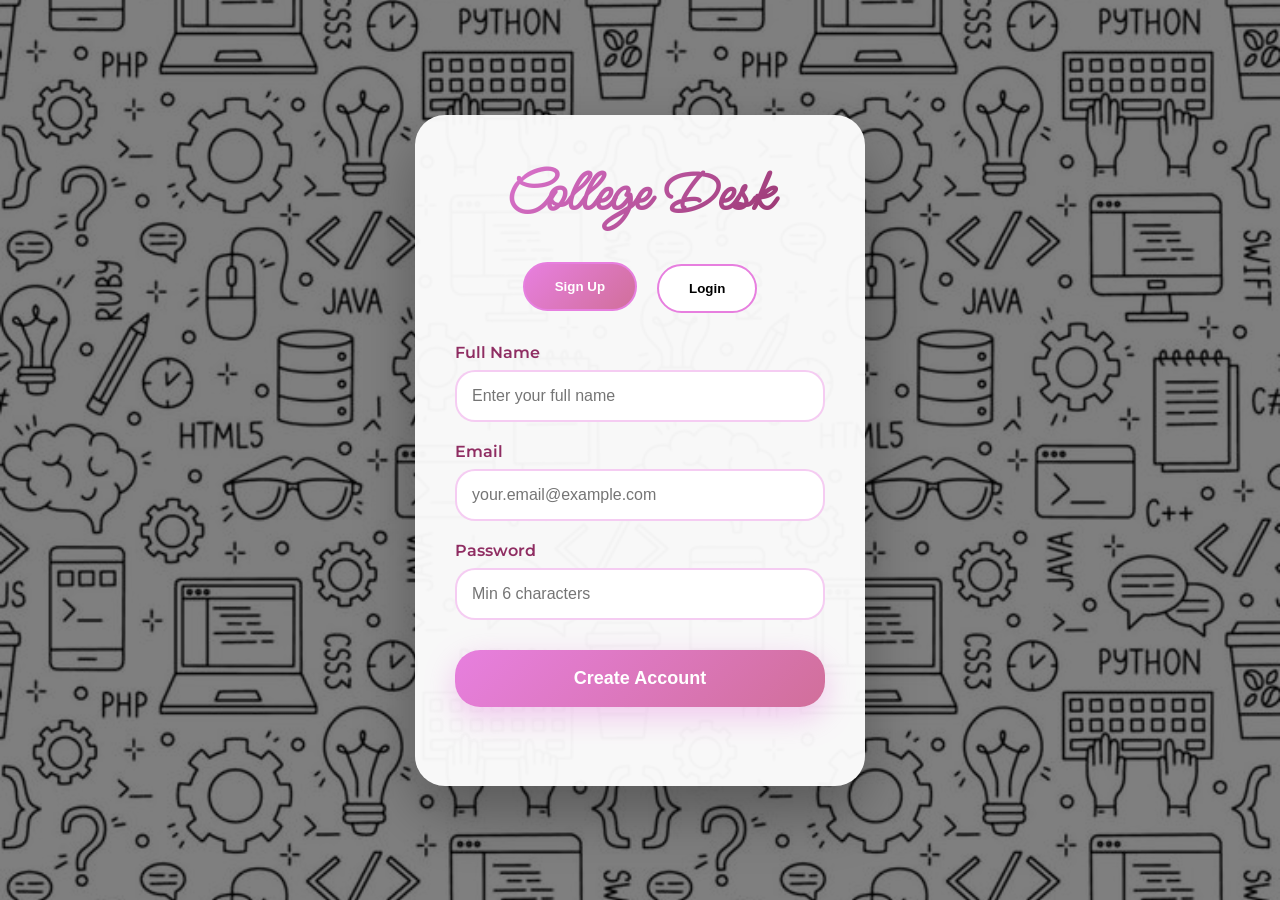
==== ultimate-login.html @ 562b47cc "Initaial Files" ====
<!DOCTYPE html>
<html lang="en">
<head>
  <meta charset="UTF-8">
  <meta name="viewport" content="width=device-width, initial-scale=1.0">
  <title>College Desk - Login & Signup</title>
  <link href="https://fonts.googleapis.com/css2?family=Montserrat:wght@400;500;600;700&family=Ms+Madi&display=swap" rel="stylesheet">
  <style>
    * { margin: 0; padding: 0; box-sizing: border-box; }
    body {
      min-height: 100vh;
      background-image: linear-gradient(rgba(0,0,0,0.5), rgba(0,0,0,0.5)), url('image2.jpg');
      background-size: cover;
      background-position: center;
      font-family: 'Montserrat', sans-serif;
      display: flex;
      align-items: center;
      justify-content: center;
      padding: 20px;
    }
    .container {
      background: rgba(255,255,255,0.95);
      border-radius: 30px;
      box-shadow: 0 25px 60px rgba(0,0,0,0.3);
      padding: 40px;
      max-width: 450px;
      width: 100%;
      position: relative;
    }
    .logo {
      text-align: center;
      margin-bottom: 30px;
    }
    .logo h1 {
      font-family: 'Ms Madi', cursive;
      font-size: 60px;
      background: linear-gradient(135deg, #e77fdf, #8f2d62);
      -webkit-background-clip: text;
      background-clip: text;
      -webkit-text-fill-color: transparent;
    }
    .tabs {
      display: flex;
      justify-content: center;
      margin-bottom: 30px;
    }
    .tab-btn {
      padding: 15px 30px;
      border: 2px solid #e77fdf;
      background: white;
      border-radius: 30px;
      cursor: pointer;
      font-weight: 600;
      transition: all 0.3s;
      margin: 0 10px;
    }
    .tab-btn.active {
      background: linear-gradient(135deg, #e77fdf, #d16f9a);
      color: white;
      transform: translateY(-2px);
    }
    .forms-container {
      position: relative;
    }
    .form {
      position: absolute;
      top: 0;
      left: 0;
      width: 100%;
      opacity: 0;
      visibility: hidden;
      transition: all 0.3s ease;
    }
    .form.active {
      opacity: 1;
      visibility: visible;
      position: relative;
    }
    .form-group {
      margin-bottom: 20px;
    }
    label {
      display: block;
      margin-bottom: 8px;
      color: #8f2d62;
      font-weight: 600;
    }
    input {
      width: 100%;
      padding: 15px;
      border: 2px solid rgba(231,127,223,0.4);
      border-radius: 20px;
      font-size: 16px;
      transition: all 0.3s;
      background: white;
    }
    input:focus {
      outline: none;
      border-color: #e77fdf;
      box-shadow: 0 0 0 3px rgba(231,127,223,0.2);
    }
    .btn {
      width: 100%;
      padding: 18px;
      background: linear-gradient(135deg, #e77fdf, #d16f9a);
      color: white;
      border: none;
      border-radius: 25px;
      font-size: 18px;
      font-weight: 700;
      cursor: pointer;
      margin-top: 10px;
      box-shadow: 0 10px 30px rgba(231,127,223,0.4);
      transition: all 0.3s;
    }
    .btn:hover:not(:disabled) {
      transform: translateY(-3px);
      box-shadow: 0 15px 40px rgba(231,127,223,0.6);
    }
    .status {
      display: none;
      padding: 12px;
      margin-top: 15px;
      border-radius: 15px;
      text-align: center;
      font-weight: 500;
    }
    .status.success {
      background: rgba(40,167,69,0.2);
      color: #28a745;
      border: 1px solid rgba(40,167,69,0.3);
    }
    .status.error {
      background: rgba(220,53,69,0.2);
      color: #dc3545;
      border: 1px solid rgba(220,53,69,0.3);
    }
    .forgot {
      text-align: center;
      margin-top: 20px;
      opacity: 0;
      transition: opacity 0.3s;
    }
    .forgot.show {
      opacity: 1;
    }
    .forgot a {
      color: #e77fdf;
      text-decoration: none;
      font-size: 14px;
    }
    @media (max-width: 480px) {
      .logo h1 { font-size: 40px; }
      .tabs { flex-direction: column; }
      .tab-btn { margin: 5px 0; }
      .container { padding: 30px 20px; }
    }
  </style>
</head>
<body>
  <div class="container">
    <div class="logo">
      <h1>College Desk</h1>
    </div>

    <div class="tabs">
      <button class="tab-btn active" onclick="showTab('signup')">Sign Up</button>
      <button class="tab-btn" onclick="showTab('login')">Login</button>
    </div>

    <div class="forms-container">
      <!-- Signup Form (NO forgot password) -->
      <form id="signup-form" class="form active">
        <div class="form-group">
          <label>Full Name</label>
          <input type="text" id="signup-name" placeholder="Enter your full name" required>
        </div>
        <div class="form-group">
          <label>Email</label>
          <input type="email" id="signup-email" placeholder="your.email@example.com" required>
        </div>
        <div class="form-group">
          <label>Password</label>
          <input type="password" id="signup-password" placeholder="Min 6 characters" required minlength="6">
        </div>
        <button type="submit" class="btn">Create Account</button>
      </form>

      <!-- Login Form (WITH forgot password) -->
      <form id="login-form" class="form">
        <div class="form-group">
          <label>Email</label>
          <input type="email" id="login-email" placeholder="your.email@example.com" required>
        </div>
        <div class="form-group">
          <label>Password</label>
          <input type="password" id="login-password" placeholder="Enter your password" required>
        </div>
        <button type="submit" class="btn">Sign In</button>
      </form>
    </div>

    <div class="status" id="status"></div>
    
    <!-- Forgot Password - LOGIN ONLY -->
    <div class="forgot" id="forgot-link">
      <a href="#" onclick="resetPassword(event)">Forgot Password?</a>
    </div>
  </div>

  <script>
    let users = JSON.parse(localStorage.getItem('users')) || [];

    function showStatus(msg, type = 'success') {
      const status = document.getElementById('status');
      if (!msg) {
        status.style.display = 'none';
        status.textContent = '';
        return;
      }
      status.textContent = msg;
      status.className = `status ${type}`;
      status.style.display = 'block';
      setTimeout(() => {
        status.style.display = 'none';
        status.textContent = '';
      }, 3000);
    }

    function showTab(tab) {
      document.querySelectorAll('.tab-btn').forEach(b => b.classList.remove('active'));
      event.target.classList.add('active');
      
      document.querySelectorAll('.form').forEach(f => f.classList.remove('active'));
      document.getElementById(tab + '-form').classList.add('active');
      
      // Hide forgot password on signup
      const forgot = document.getElementById('forgot-link');
      if (tab === 'login') {
        forgot.classList.add('show');
      } else {
        forgot.classList.remove('show');
      }
    }

    function resetPassword(e) {
      e.preventDefault();
      const email = prompt('Enter email to reset password:');
      if (!email) return;
      
      const user = users.find(u => u.email === email);
      if (!user) return showStatus('Email not found', 'error');
      
      const newPwd = prompt('Enter new password (min 6 chars):');
      if (newPwd && newPwd.length >= 6) {
        user.pwd = newPwd;
        localStorage.setItem('users', JSON.stringify(users));
        showStatus('✅ Password reset!');
        document.getElementById('login-email').value = email;
      } else {
        showStatus('Invalid password', 'error');
      }
    }

    // SIGNUP: Name + Email + Password → Redirect to index.html
    document.getElementById('signup-form').addEventListener('submit', e => {
      e.preventDefault();
      const name = document.getElementById('signup-name').value.trim();
      const email = document.getElementById('signup-email').value.trim();
      const pwd = document.getElementById('signup-password').value;
      
      if (!name || !email || pwd.length < 6) {
        showStatus('Fill all fields. Password ≥6 chars.', 'error');
        return;
      }
      if (users.find(u => u.email === email)) {
        showStatus('Email exists! Try login.', 'error');
        return;
      }
      
      users.push({name, email, pwd});
      localStorage.setItem('users', JSON.stringify(users));
      localStorage.setItem('currentUser', email);
      showStatus('🎉 Signup success! Redirecting to main page');
      setTimeout(() => window.location.href = 'index.html', 1500);
    });

    // LOGIN: Email + Password → Redirect to index.html  
    document.getElementById('login-form').addEventListener('submit', e => {
      e.preventDefault();
      const email = document.getElementById('login-email').value.trim();
      const pwd = document.getElementById('login-password').value;
      
      if (!email || !pwd) {
        showStatus('Enter email & password', 'error');
        return;
      }
      
      const user = users.find(u => u.email === email && u.pwd === pwd);
      if (user) {
        localStorage.setItem('currentUser', email);
        showStatus(`🎉 Welcome ${user.name}! Redirecting to main page`);
        setTimeout(() => window.location.href = 'index.html', 1500);
      } else {
        showStatus('❌ Invalid credentials', 'error');
      }
    });

    // Auto-redirect if already logged in
    const currentUser = localStorage.getItem('currentUser');
    if (currentUser) {
      const user = users.find(u => u.email === currentUser);
      if (user) {
        showStatus(`Welcome ${user.name}! Redirecting...`);
        setTimeout(() => window.location.href = 'index.html', 1000);
      }
    }
  </script>
</body>
</html>
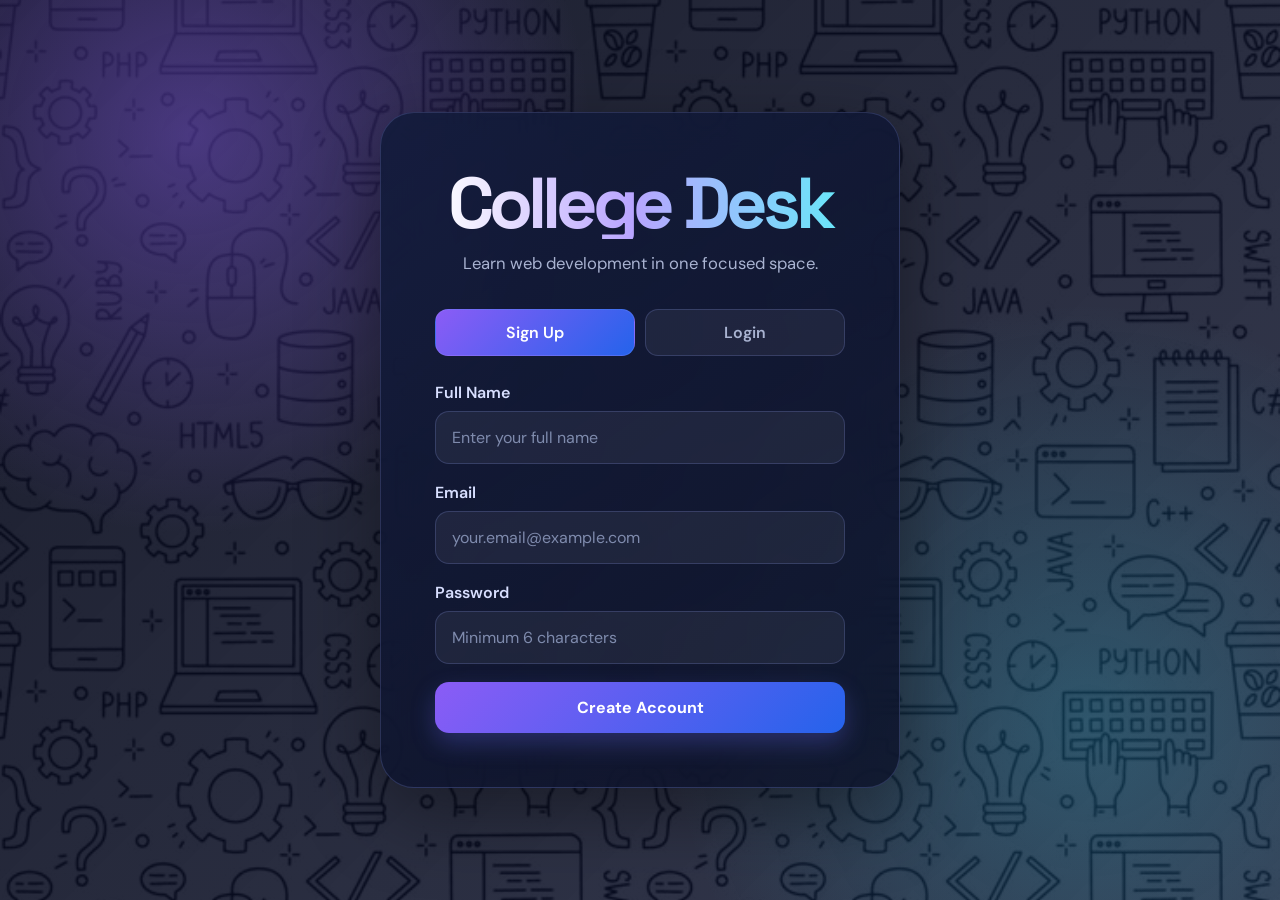
==== commit d9f921f2: "Match login page styling with main College Desk theme" ====
--- a/ultimate-login.html
+++ b/ultimate-login.html
@@ -1,322 +1,65 @@
-
 <!DOCTYPE html>
 <html lang="en">
 <head>
   <meta charset="UTF-8">
   <meta name="viewport" content="width=device-width, initial-scale=1.0">
-  <title>College Desk - Login & Signup</title>
-  <link href="https://fonts.googleapis.com/css2?family=Montserrat:wght@400;500;600;700&family=Ms+Madi&display=swap" rel="stylesheet">
+  <title>College Desk - Login</title>
+  <link rel="stylesheet" href="style.css">
   <style>
-    * { margin: 0; padding: 0; box-sizing: border-box; }
-    body {
-      min-height: 100vh;
-      background-image: linear-gradient(rgba(0,0,0,0.5), rgba(0,0,0,0.5)), url('image2.jpg');
-      background-size: cover;
-      background-position: center;
-      font-family: 'Montserrat', sans-serif;
-      display: flex;
-      align-items: center;
-      justify-content: center;
-      padding: 20px;
-    }
-    .container {
-      background: rgba(255,255,255,0.95);
-      border-radius: 30px;
-      box-shadow: 0 25px 60px rgba(0,0,0,0.3);
-      padding: 40px;
-      max-width: 450px;
-      width: 100%;
-      position: relative;
-    }
-    .logo {
-      text-align: center;
-      margin-bottom: 30px;
-    }
-    .logo h1 {
-      font-family: 'Ms Madi', cursive;
-      font-size: 60px;
-      background: linear-gradient(135deg, #e77fdf, #8f2d62);
-      -webkit-background-clip: text;
-      background-clip: text;
-      -webkit-text-fill-color: transparent;
-    }
-    .tabs {
-      display: flex;
-      justify-content: center;
-      margin-bottom: 30px;
-    }
-    .tab-btn {
-      padding: 15px 30px;
-      border: 2px solid #e77fdf;
-      background: white;
-      border-radius: 30px;
-      cursor: pointer;
-      font-weight: 600;
-      transition: all 0.3s;
-      margin: 0 10px;
-    }
-    .tab-btn.active {
-      background: linear-gradient(135deg, #e77fdf, #d16f9a);
-      color: white;
-      transform: translateY(-2px);
-    }
-    .forms-container {
-      position: relative;
-    }
-    .form {
-      position: absolute;
-      top: 0;
-      left: 0;
-      width: 100%;
-      opacity: 0;
-      visibility: hidden;
-      transition: all 0.3s ease;
-    }
-    .form.active {
-      opacity: 1;
-      visibility: visible;
-      position: relative;
-    }
-    .form-group {
-      margin-bottom: 20px;
-    }
-    label {
-      display: block;
-      margin-bottom: 8px;
-      color: #8f2d62;
-      font-weight: 600;
-    }
-    input {
-      width: 100%;
-      padding: 15px;
-      border: 2px solid rgba(231,127,223,0.4);
-      border-radius: 20px;
-      font-size: 16px;
-      transition: all 0.3s;
-      background: white;
-    }
-    input:focus {
-      outline: none;
-      border-color: #e77fdf;
-      box-shadow: 0 0 0 3px rgba(231,127,223,0.2);
-    }
-    .btn {
-      width: 100%;
-      padding: 18px;
-      background: linear-gradient(135deg, #e77fdf, #d16f9a);
-      color: white;
-      border: none;
-      border-radius: 25px;
-      font-size: 18px;
-      font-weight: 700;
-      cursor: pointer;
-      margin-top: 10px;
-      box-shadow: 0 10px 30px rgba(231,127,223,0.4);
-      transition: all 0.3s;
-    }
-    .btn:hover:not(:disabled) {
-      transform: translateY(-3px);
-      box-shadow: 0 15px 40px rgba(231,127,223,0.6);
-    }
-    .status {
-      display: none;
-      padding: 12px;
-      margin-top: 15px;
-      border-radius: 15px;
-      text-align: center;
-      font-weight: 500;
-    }
-    .status.success {
-      background: rgba(40,167,69,0.2);
-      color: #28a745;
-      border: 1px solid rgba(40,167,69,0.3);
-    }
-    .status.error {
-      background: rgba(220,53,69,0.2);
-      color: #dc3545;
-      border: 1px solid rgba(220,53,69,0.3);
-    }
-    .forgot {
-      text-align: center;
-      margin-top: 20px;
-      opacity: 0;
-      transition: opacity 0.3s;
-    }
-    .forgot.show {
-      opacity: 1;
-    }
-    .forgot a {
-      color: #e77fdf;
-      text-decoration: none;
-      font-size: 14px;
-    }
-    @media (max-width: 480px) {
-      .logo h1 { font-size: 40px; }
-      .tabs { flex-direction: column; }
-      .tab-btn { margin: 5px 0; }
-      .container { padding: 30px 20px; }
-    }
+    body { display:flex; align-items:center; justify-content:center; padding:24px; }
+    .login-shell { width:min(100%, 520px); padding:clamp(28px, 6vw, 54px); border:1px solid var(--line); border-radius:34px; background:linear-gradient(145deg,rgba(18,27,59,.9),rgba(10,15,38,.78)); box-shadow:0 25px 80px rgba(0,0,0,.38); backdrop-filter:blur(20px); }
+    .brand { margin:0 0 10px; color:#fff; font:700 clamp(2.5rem,8vw,4.5rem)/1 'Space Grotesk',sans-serif; text-align:center; letter-spacing:-.07em; background:linear-gradient(90deg,#fff,#b9a5ff 48%,#67e8f9); -webkit-background-clip:text; background-clip:text; -webkit-text-fill-color:transparent; }
+    .tagline { margin:0 0 30px; color:var(--muted); text-align:center; }
+    .tabs { display:flex; gap:10px; margin-bottom:26px; }
+    .tab-btn { flex:1; padding:12px; border:1px solid var(--line); border-radius:13px; color:var(--muted); background:rgba(255,255,255,.06); font:600 1rem 'DM Sans',sans-serif; cursor:pointer; }
+    .tab-btn.active { color:#fff; background:linear-gradient(135deg,var(--primary),#2563eb); }
+    .form { display:none; }
+    .form.active { display:block; }
+    .form-group { margin-bottom:18px; }
+    label { display:block; margin-bottom:8px; color:#d8dfff; font-weight:600; }
+    input { width:100%; padding:15px 16px; border:1px solid var(--line); border-radius:14px; color:#fff; background:rgba(255,255,255,.06); font:inherit; }
+    input::placeholder { color:#7f8bad; }
+    input:focus { outline:none; border-color:var(--secondary); box-shadow:0 0 0 4px rgba(34,211,238,.12); }
+    .btn { width:100%; padding:15px; border:0; border-radius:14px; color:#fff; background:linear-gradient(135deg,var(--primary),#2563eb); font:700 1rem 'DM Sans',sans-serif; cursor:pointer; box-shadow:0 10px 24px rgba(99,102,241,.3); }
+    .btn:hover { transform:translateY(-2px); }
+    .status { display:none; margin-top:16px; padding:12px; border-radius:12px; text-align:center; }
+    .status.success { display:block; color:#86efac; background:rgba(34,197,94,.12); }
+    .status.error { display:block; color:#fda4af; background:rgba(244,63,94,.12); }
+    .forgot { display:none; margin-top:18px; text-align:center; }
+    .forgot.show { display:block; }
+    .forgot a { color:#67e8f9; text-decoration:none; }
   </style>
 </head>
 <body>
-  <div class="container">
-    <div class="logo">
-      <h1>College Desk</h1>
+  <main class="login-shell">
+    <h1 class="brand">College Desk</h1>
+    <p class="tagline">Learn web development in one focused space.</p>
+    <div class="tabs">
+      <button class="tab-btn active" type="button" onclick="showTab('signup', this)">Sign Up</button>
+      <button class="tab-btn" type="button" onclick="showTab('login', this)">Login</button>
     </div>
-
-    <div class="tabs">
-      <button class="tab-btn active" onclick="showTab('signup')">Sign Up</button>
-      <button class="tab-btn" onclick="showTab('login')">Login</button>
-    </div>
-
-    <div class="forms-container">
-      <!-- Signup Form (NO forgot password) -->
-      <form id="signup-form" class="form active">
-        <div class="form-group">
-          <label>Full Name</label>
-          <input type="text" id="signup-name" placeholder="Enter your full name" required>
-        </div>
-        <div class="form-group">
-          <label>Email</label>
-          <input type="email" id="signup-email" placeholder="your.email@example.com" required>
-        </div>
-        <div class="form-group">
-          <label>Password</label>
-          <input type="password" id="signup-password" placeholder="Min 6 characters" required minlength="6">
-        </div>
-        <button type="submit" class="btn">Create Account</button>
-      </form>
-
-      <!-- Login Form (WITH forgot password) -->
-      <form id="login-form" class="form">
-        <div class="form-group">
-          <label>Email</label>
-          <input type="email" id="login-email" placeholder="your.email@example.com" required>
-        </div>
-        <div class="form-group">
-          <label>Password</label>
-          <input type="password" id="login-password" placeholder="Enter your password" required>
-        </div>
-        <button type="submit" class="btn">Sign In</button>
-      </form>
-    </div>
-
-    <div class="status" id="status"></div>
-    
-    <!-- Forgot Password - LOGIN ONLY -->
-    <div class="forgot" id="forgot-link">
-      <a href="#" onclick="resetPassword(event)">Forgot Password?</a>
-    </div>
-  </div>
-
+    <form id="signup-form" class="form active">
+      <div class="form-group"><label for="signup-name">Full Name</label><input id="signup-name" type="text" placeholder="Enter your full name" required></div>
+      <div class="form-group"><label for="signup-email">Email</label><input id="signup-email" type="email" placeholder="your.email@example.com" required></div>
+      <div class="form-group"><label for="signup-password">Password</label><input id="signup-password" type="password" placeholder="Minimum 6 characters" minlength="6" required></div>
+      <button class="btn" type="submit">Create Account</button>
+    </form>
+    <form id="login-form" class="form">
+      <div class="form-group"><label for="login-email">Email</label><input id="login-email" type="email" placeholder="your.email@example.com" required></div>
+      <div class="form-group"><label for="login-password">Password</label><input id="login-password" type="password" placeholder="Enter your password" required></div>
+      <button class="btn" type="submit">Sign In</button>
+    </form>
+    <div id="status" class="status"></div>
+    <div id="forgot-link" class="forgot"><a href="#" onclick="resetPassword(event)">Forgot Password?</a></div>
+  </main>
   <script>
     let users = JSON.parse(localStorage.getItem('users')) || [];
-
-    function showStatus(msg, type = 'success') {
-      const status = document.getElementById('status');
-      if (!msg) {
-        status.style.display = 'none';
-        status.textContent = '';
-        return;
-      }
-      status.textContent = msg;
-      status.className = `status ${type}`;
-      status.style.display = 'block';
-      setTimeout(() => {
-        status.style.display = 'none';
-        status.textContent = '';
-      }, 3000);
-    }
-
-    function showTab(tab) {
-      document.querySelectorAll('.tab-btn').forEach(b => b.classList.remove('active'));
-      event.target.classList.add('active');
-      
-      document.querySelectorAll('.form').forEach(f => f.classList.remove('active'));
-      document.getElementById(tab + '-form').classList.add('active');
-      
-      // Hide forgot password on signup
-      const forgot = document.getElementById('forgot-link');
-      if (tab === 'login') {
-        forgot.classList.add('show');
-      } else {
-        forgot.classList.remove('show');
-      }
-    }
-
-    function resetPassword(e) {
-      e.preventDefault();
-      const email = prompt('Enter email to reset password:');
-      if (!email) return;
-      
-      const user = users.find(u => u.email === email);
-      if (!user) return showStatus('Email not found', 'error');
-      
-      const newPwd = prompt('Enter new password (min 6 chars):');
-      if (newPwd && newPwd.length >= 6) {
-        user.pwd = newPwd;
-        localStorage.setItem('users', JSON.stringify(users));
-        showStatus('✅ Password reset!');
-        document.getElementById('login-email').value = email;
-      } else {
-        showStatus('Invalid password', 'error');
-      }
-    }
-
-    // SIGNUP: Name + Email + Password → Redirect to index.html
-    document.getElementById('signup-form').addEventListener('submit', e => {
-      e.preventDefault();
-      const name = document.getElementById('signup-name').value.trim();
-      const email = document.getElementById('signup-email').value.trim();
-      const pwd = document.getElementById('signup-password').value;
-      
-      if (!name || !email || pwd.length < 6) {
-        showStatus('Fill all fields. Password ≥6 chars.', 'error');
-        return;
-      }
-      if (users.find(u => u.email === email)) {
-        showStatus('Email exists! Try login.', 'error');
-        return;
-      }
-      
-      users.push({name, email, pwd});
-      localStorage.setItem('users', JSON.stringify(users));
-      localStorage.setItem('currentUser', email);
-      showStatus('🎉 Signup success! Redirecting to main page');
-      setTimeout(() => window.location.href = 'index.html', 1500);
-    });
-
-    // LOGIN: Email + Password → Redirect to index.html  
-    document.getElementById('login-form').addEventListener('submit', e => {
-      e.preventDefault();
-      const email = document.getElementById('login-email').value.trim();
-      const pwd = document.getElementById('login-password').value;
-      
-      if (!email || !pwd) {
-        showStatus('Enter email & password', 'error');
-        return;
-      }
-      
-      const user = users.find(u => u.email === email && u.pwd === pwd);
-      if (user) {
-        localStorage.setItem('currentUser', email);
-        showStatus(`🎉 Welcome ${user.name}! Redirecting to main page`);
-        setTimeout(() => window.location.href = 'index.html', 1500);
-      } else {
-        showStatus('❌ Invalid credentials', 'error');
-      }
-    });
-
-    // Auto-redirect if already logged in
-    const currentUser = localStorage.getItem('currentUser');
-    if (currentUser) {
-      const user = users.find(u => u.email === currentUser);
-      if (user) {
-        showStatus(`Welcome ${user.name}! Redirecting...`);
-        setTimeout(() => window.location.href = 'index.html', 1000);
-      }
-    }
+    function showStatus(message, type='success') { const el=document.getElementById('status'); el.textContent=message; el.className='status '+type; setTimeout(()=>{el.className='status';el.textContent='';},3500); }
+    function showTab(tab, button) { document.querySelectorAll('.tab-btn').forEach(b=>b.classList.remove('active')); button.classList.add('active'); document.querySelectorAll('.form').forEach(f=>f.classList.remove('active')); document.getElementById(tab+'-form').classList.add('active'); document.getElementById('forgot-link').classList.toggle('show', tab==='login'); }
+    function resetPassword(e) { e.preventDefault(); const email=prompt('Enter email to reset password:'); if(!email)return; const user=users.find(u=>u.email===email); if(!user)return showStatus('Email not found','error'); const pwd=prompt('Enter new password (min 6 chars):'); if(pwd&&pwd.length>=6){user.pwd=pwd;localStorage.setItem('users',JSON.stringify(users));showStatus('Password reset!');document.getElementById('login-email').value=email;}else showStatus('Invalid password','error'); }
+    document.getElementById('signup-form').addEventListener('submit',e=>{e.preventDefault();const name=document.getElementById('signup-name').value.trim(),email=document.getElementById('signup-email').value.trim(),pwd=document.getElementById('signup-password').value;if(!name||!email||pwd.length<6)return showStatus('Fill all fields. Password must be 6+ characters.','error');if(users.some(u=>u.email===email))return showStatus('Email exists! Try login.','error');users.push({name,email,pwd});localStorage.setItem('users',JSON.stringify(users));localStorage.setItem('currentUser',email);showStatus('Account created! Redirecting...');setTimeout(()=>location.href='index.html',1000);});
+    document.getElementById('login-form').addEventListener('submit',e=>{e.preventDefault();const email=document.getElementById('login-email').value.trim(),pwd=document.getElementById('login-password').value,user=users.find(u=>u.email===email&&u.pwd===pwd);if(!user)return showStatus('Invalid credentials','error');localStorage.setItem('currentUser',email);showStatus('Welcome! Redirecting...');setTimeout(()=>location.href='index.html',1000);});
+    if(localStorage.getItem('currentUser')) location.href='index.html';
   </script>
 </body>
 </html>
-
--- a/style.css
+++ b/style.css
@@ -0,0 +1,156 @@
+@import url('https://fonts.googleapis.com/css2?family=DM+Sans:wght@400;500;600;700&family=Space+Grotesk:wght@500;600;700&display=swap');
+
+:root {
+  --ink: #eef2ff;
+  --muted: #a9b3d1;
+  --surface: rgba(17, 25, 52, .78);
+  --surface-light: rgba(255, 255, 255, .07);
+  --line: rgba(148, 163, 255, .2);
+  --primary: #8b5cf6;
+  --secondary: #22d3ee;
+  --pink: #f472b6;
+}
+
+* { box-sizing: border-box; }
+html { scroll-behavior: smooth; }
+body {
+  min-height: 100vh;
+  margin: 0;
+  padding: 22px 24px 50px;
+  color: var(--ink);
+  font-family: 'DM Sans', sans-serif;
+  background: #070b1d url('image2.jpg') center/cover fixed;
+}
+body::before {
+  content: '';
+  position: fixed;
+  inset: 0;
+  z-index: -1;
+  background:
+    radial-gradient(circle at 15% 15%, rgba(139,92,246,.4), transparent 30%),
+    radial-gradient(circle at 85% 80%, rgba(34,211,238,.2), transparent 32%),
+    linear-gradient(135deg, rgba(5,8,25,.92), rgba(11,17,43,.82));
+}
+
+header, .container {
+  max-width: 1160px;
+  margin-left: auto;
+  margin-right: auto;
+}
+header {
+  padding: 12px 18px;
+  border: 1px solid var(--line);
+  border-radius: 22px;
+  background: rgba(10, 15, 38, .72);
+  box-shadow: 0 18px 50px rgba(0,0,0,.25);
+  backdrop-filter: blur(18px);
+}
+nav ul {
+  display: flex;
+  align-items: center;
+  justify-content: center;
+  gap: 8px;
+  flex-wrap: wrap;
+  margin: 0;
+  padding: 0;
+  list-style: none;
+}
+nav li { margin: 0; }
+nav .logo {
+  margin: 0 28px 0 0;
+  color: #fff;
+  font-family: 'Space Grotesk', sans-serif;
+  font-size: 1.05rem;
+  font-weight: 700;
+  letter-spacing: .04em;
+}
+nav a, .logout-link {
+  display: inline-block;
+  padding: 11px 17px;
+  border-radius: 13px;
+  color: var(--muted);
+  text-decoration: none;
+  font-weight: 600;
+  transition: .25s ease;
+}
+nav a:hover, nav a:focus, nav a.active, .logout-link:hover, .logout-link:focus {
+  color: white;
+  background: linear-gradient(135deg, rgba(139,92,246,.95), rgba(34,211,238,.8));
+  box-shadow: 0 8px 22px rgba(34,211,238,.18);
+  outline: none;
+}
+
+.container {
+  margin-top: 46px;
+  padding: clamp(28px, 5vw, 68px);
+  overflow: hidden;
+  border: 1px solid var(--line);
+  border-radius: 34px;
+  background: linear-gradient(145deg, rgba(18,27,59,.86), rgba(10,15,38,.7));
+  box-shadow: 0 25px 80px rgba(0,0,0,.3);
+  backdrop-filter: blur(20px);
+}
+h1, h1.intro {
+  margin: 0 0 20px;
+  color: #fff;
+  font-family: 'Space Grotesk', sans-serif;
+  font-size: clamp(2.7rem, 7vw, 5.8rem);
+  line-height: 1;
+  text-align: center;
+  letter-spacing: -.06em;
+  background: linear-gradient(90deg, #fff, #b9a5ff 48%, #67e8f9);
+  -webkit-background-clip: text;
+  background-clip: text;
+  -webkit-text-fill-color: transparent;
+}
+p { max-width: 780px; margin: 0 auto 28px; color: var(--muted); font-size: 1.04rem; line-height: 1.8; text-align: center; }
+
+.container > div[style*='grid-template-columns'] {
+  display: grid !important;
+  grid-template-columns: repeat(auto-fit, minmax(220px, 1fr)) !important;
+  gap: 20px !important;
+  margin-top: 48px !important;
+}
+.container > div[style*='grid-template-columns'] > div {
+  padding: 28px 22px !important;
+  border: 1px solid var(--line) !important;
+  border-radius: 24px !important;
+  background: linear-gradient(160deg, rgba(255,255,255,.1), rgba(255,255,255,.035)) !important;
+  box-shadow: none !important;
+  transition: transform .3s ease, border-color .3s ease, background .3s ease;
+}
+.container > div[style*='grid-template-columns'] > div:hover { transform: translateY(-8px); border-color: rgba(103,232,249,.65) !important; background: rgba(139,92,246,.16) !important; }
+.container > div[style*='grid-template-columns'] h3 { color: #fff !important; font-family: 'Space Grotesk', sans-serif; }
+.container > div[style*='grid-template-columns'] p { color: var(--muted) !important; font-size: .94rem; }
+.container > div[style*='grid-template-columns'] a, .container > div[style*='text-align: center'] a {
+  display: inline-block !important;
+  padding: 12px 20px !important;
+  border-radius: 12px !important;
+  color: #fff !important;
+  background: linear-gradient(135deg, var(--primary), #2563eb) !important;
+  text-decoration: none;
+  box-shadow: 0 10px 24px rgba(99,102,241,.3);
+  transition: transform .25s ease;
+}
+.container > div[style*='text-align: center'] a:hover { transform: translateY(-3px) scale(1.02); }
+
+.contact-form { max-width: 680px; margin: 40px auto 0; }
+.form-group { margin-bottom: 22px; }
+.form-label { display: block; margin-bottom: 8px; color: #d8dfff; font-weight: 600; }
+.form-input, .form-textarea { width: 100%; padding: 16px 18px; border: 1px solid var(--line); border-radius: 14px; color: #fff; background: rgba(255,255,255,.06); font: inherit; transition: .25s ease; }
+.form-input::placeholder, .form-textarea::placeholder { color: #7f8bad; }
+.form-input:focus, .form-textarea:focus { outline: none; border-color: var(--secondary); box-shadow: 0 0 0 4px rgba(34,211,238,.12); background: rgba(255,255,255,.1); }
+.form-textarea { min-height: 150px; resize: vertical; }
+.form-button { width: 100%; padding: 16px; border: 0; border-radius: 14px; color: white; background: linear-gradient(135deg, var(--primary), #2563eb); font: 700 1rem 'DM Sans', sans-serif; cursor: pointer; box-shadow: 0 12px 30px rgba(99,102,241,.3); transition: .25s ease; }
+.form-button:hover { transform: translateY(-3px); box-shadow: 0 16px 34px rgba(34,211,238,.22); }
+.email-info { color: var(--muted); }
+.email-link { color: #67e8f9; }
+
+@media (max-width: 640px) {
+  body { padding: 12px 12px 30px; }
+  header { border-radius: 17px; }
+  nav .logo { width: 100%; margin: 0 0 6px; text-align: center; }
+  .container { margin-top: 22px; border-radius: 25px; padding: 30px 20px; }
+  nav a { padding: 9px 11px; font-size: .9rem; }
+}
+@media (prefers-reduced-motion: reduce) { *, *::before, *::after { scroll-behavior: auto !important; transition-duration: .01ms !important; animation-duration: .01ms !important; } }
